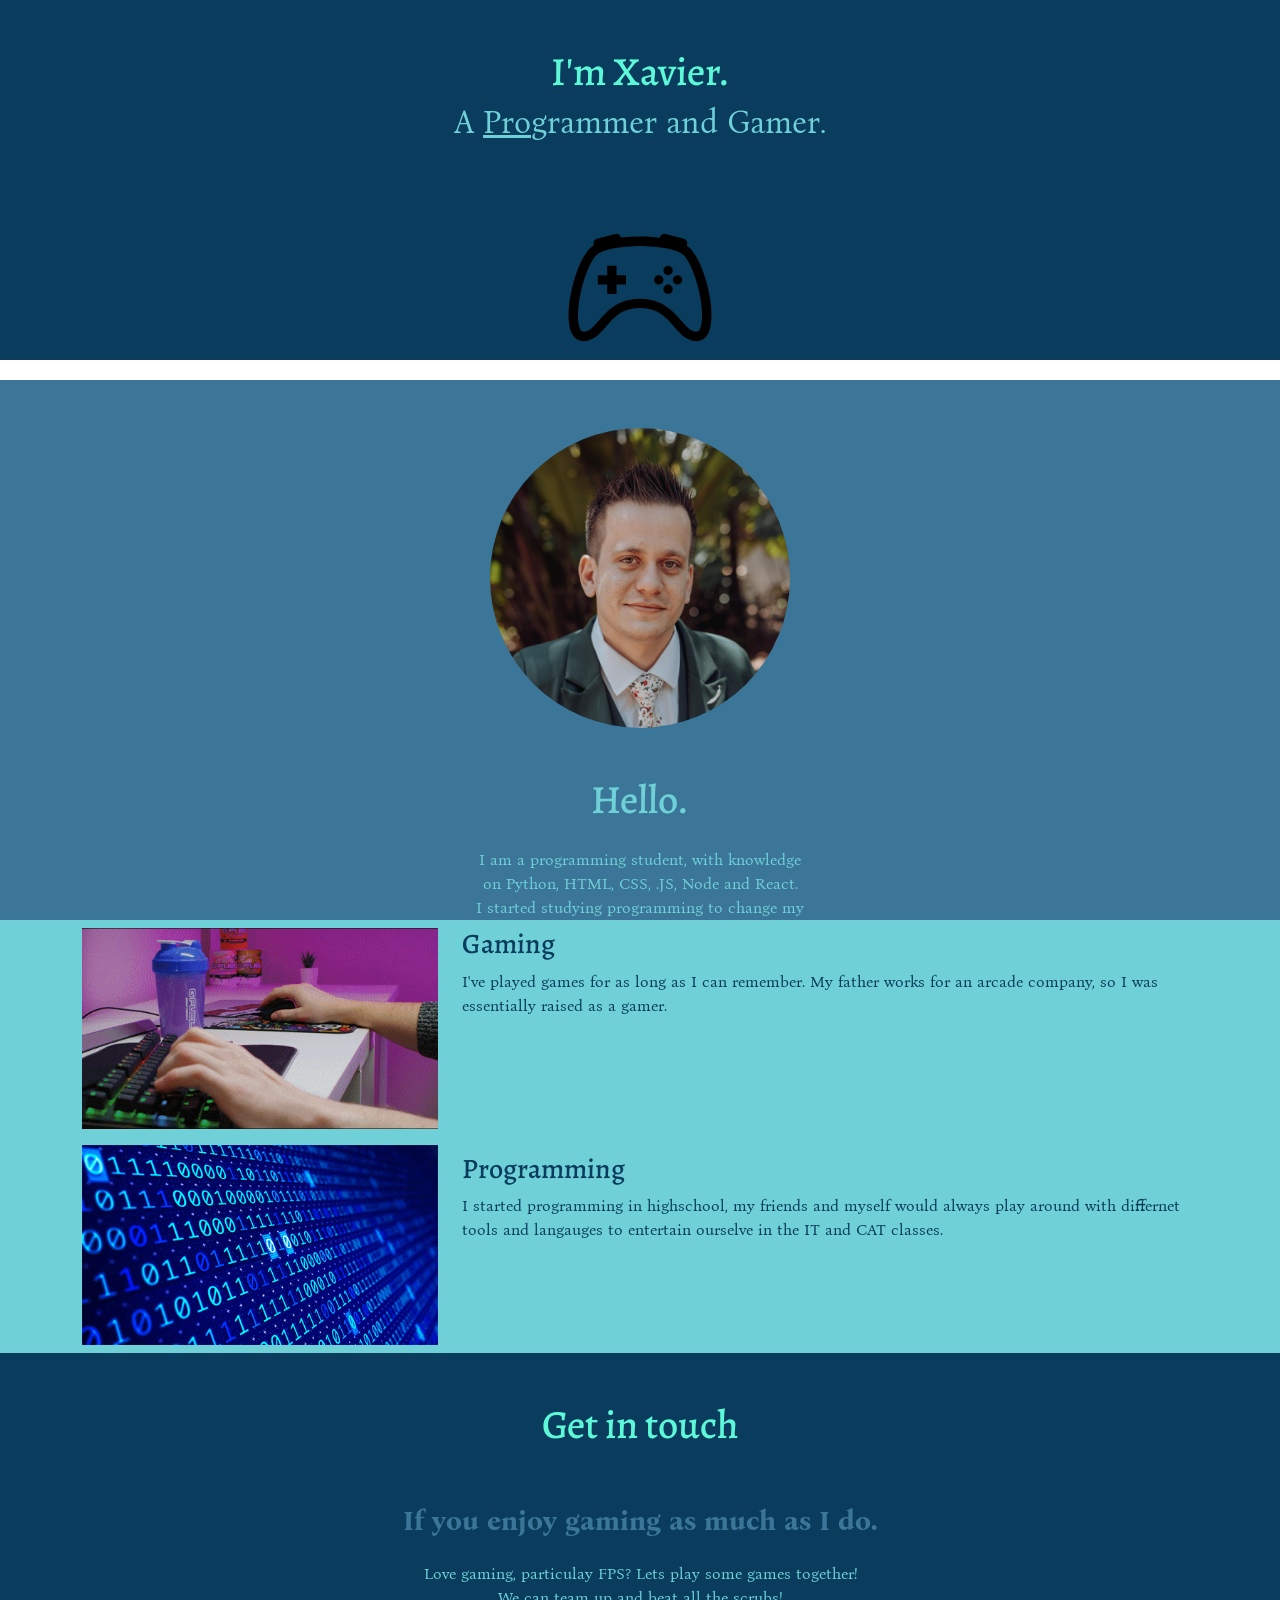
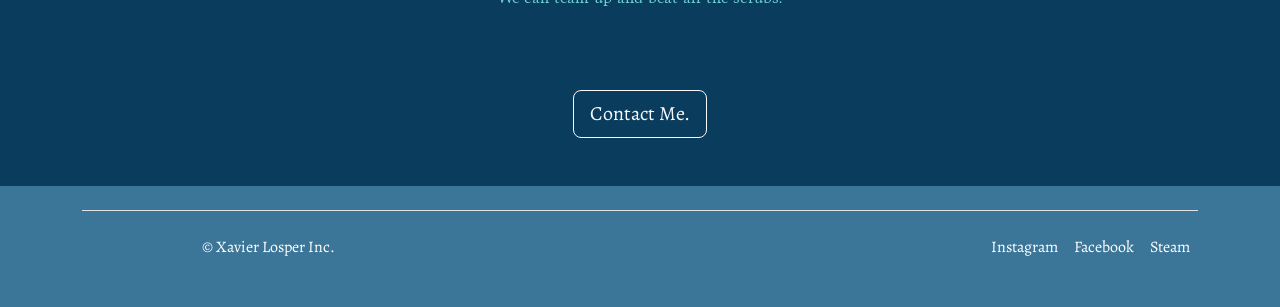
==== index.html @ 16e7960f "First upload" ====
<!DOCTYPE html>
<html lang="en">
<head>
    <meta charset="UTF-8">
    <meta name="viewport" content="width=device-width, initial-scale=1.0">
    <title>Xavier Losper</title>
    <link rel="preconnect" href="https://fonts.googleapis.com">
    <link rel="preconnect" href="https://fonts.gstatic.com" crossorigin>
    <link href="https://fonts.googleapis.com/css2?family=Alegreya:ital,wght@0,400..900;1,400..900&display=swap" rel="stylesheet">
    <link rel="preconnect" href="https://fonts.googleapis.com">
    <link rel="preconnect" href="https://fonts.gstatic.com" crossorigin>
    <link href="https://fonts.googleapis.com/css2?family=Bona+Nova:ital,wght@0,400;0,700;1,400&display=swap" rel="stylesheet">
    <link href="https://cdn.jsdelivr.net/npm/bootstrap@5.3.8/dist/css/bootstrap.min.css" rel="stylesheet" integrity="sha384-sRIl4kxILFvY47J16cr9ZwB07vP4J8+LH7qKQnuqkuIAvNWLzeN8tE5YBujZqJLB" crossorigin="anonymous">
    <link rel="stylesheet" href="style.css">

</head>
<body class="alegreya">

    <div id="hero" class="cotnainer">

        <div class="row text-center align-middle">

            <div class="col-12 py-5">
                <h1> I'm Xavier. </h1>
                <h2 class="bona-nova-regular"> A <u>Pro</u>grammer and Gamer.</h2>
            </div>

            <div class="col-12 py-3">
                <img src="./Media/Icons/controller.svg" height="150">
            <div>

        </div>    
    </div>

    <section id="about">
        
        <div class="cotnainer">

            <div class="row">

                <div class="col-12 py-5">
                    <img src="./Media/Photos/me.png" class="rounded-circle" height="300">
                </div>

                <div class="col-12">
                    <h1> Hello. </h1>
                </div>

                <div class="col-12 py-3">
                    <p class="bona-nova-regular">
                        I am a programming student, with knowledge <br>
                        on Python, HTML, CSS, .JS, Node and React.<br>
                        I started studying programming to change my <br>
                        work profession into a something I really enjoy.<br>
                    </p>
                </div>
                
            </div>
        </div>
        
    </section>

    <section id="skills">
        <div class="container">
            <div class="row">
                <!-- Set this to 4 or 6 units wide on medium screens -->
                <div class="col-lg-4 col-md-5 col-sm-12 text-start">
                    <img id="gif" src="./Media/Photos/Video Games Gamer GIF by G FUEL.gif" class="py-2 img-fluid">
                </div>
                
                <!-- Set this to the remaining units (e.g., 7 or 6) -->
                <div class="col-lg-8 col-md-7 col-sm-12 text-start py-2">
                    <h3>Gaming</h3>
                    <p style="color: #093C5D" class="bona-nova-regular">
                        I've played games for as long as I can remember. 
                        My father works for an arcade company, so I was essentially raised as a gamer.
                    </p>
                </div>
            </div>
            
            <div class="row">
                <!-- Set this to 4 or 6 units wide on medium screens -->
                <div class="col-lg-4 col-md-5 col-sm-12 text-start">
                    <img id="gif" src="./Media/Photos/High Tech Computer GIF by Matthew Butler.gif" class="py-2 img-fluid">
                </div>
                
                <!-- Set this to the remaining units (e.g., 7 or 6) -->
                <div class="col-lg-8 col-md-7 col-sm-12 text-start py-3">
                    <h3>Programming</h3>
                    <p style="color: #093C5D" class="bona-nova-regular">
                        I started programming in highschool, my friends and myself would always play
                        around with differnet tools and langauges to entertain ourselve in the IT and CAT
                        classes.
                    </p>
                </div>
            </div>
        </div>
    </section>

    <section id="get_in_touch">
        <div class="container">
            <div class="row py-5">
                <div class="col-12">
                    <h1> Get in touch </h1>
                </div>
            </div> 
            
            <div class="row">
                <div class="col-12">
                    <h3 class="bona-nova-bold" style="color: #3B7597"> If you enjoy gaming as much as I do.</h3>
                </div>
            </div>

            <div class="row">
                <div class="col-12">
                    <p class="bona-nova-regular py-3">
                        Love gaming, particulay FPS? Lets play some games together!<br>
                        We can team up and beat all the scrubs!
                    </p>
                </div>
            </div>
            <div class="row">
                <div class="col-12 py-5">
                    <a class="btn btn-lg btn-outline-light" href="mailto:ilove@gaming.com">
                        Contact Me.
                    </a>
                        
            </div>
            
        </div>
    </section>

    <section id="footer">

        <div class="container"> 
            <footer class="d-flex flex-wrap justify-content-between align-items-center py-3 my-4 border-top"> 
                <p class="col-md-4 mb-0">© Xavier Losper Inc.</p>
 
                <ul class="nav col-md-4 justify-content-end text-decoration-none"> 
                    <li class="nav-item">
                        <a href="#" class="nav-link px-2">Instagram</a>
                    </li> 
                    <li class="nav-item">
                        <a href="#" class="nav-link px-2">Facebook</a>
                    </li> 
                    <li class="nav-item">
                        <a href="#" class="nav-link px-2">Steam</a>
                    </li> 
                </ul> 
            </footer> 
        </div>

    </section>

    <script src="https://cdn.jsdelivr.net/npm/bootstrap@5.3.8/dist/js/bootstrap.bundle.min.js" integrity="sha384-FKyoEForCGlyvwx9Hj09JcYn3nv7wiPVlz7YYwJrWVcXK/BmnVDxM+D2scQbITxI" crossorigin="anonymous"></script>
</body>
</html>
---- style.css ----
.alegreya {
  font-family: "Alegreya", serif;
  font-optical-sizing: auto;
  font-weight: 400;
  font-style: normal;
}

.bona-nova-regular {
  font-family: "Bona Nova", serif;
  font-weight: 400;
  font-style: normal;
  color: #6FD1D7;
}

.bona-nova-bold {
  font-family: "Bona Nova", serif;
  font-weight: 700;
  font-style: normal;
}

.bona-nova-regular-italic {
  font-family: "Bona Nova", serif;
  font-weight: 400;
  font-style: italic;
}

#hero{
    background-color: #093C5D;
    color: #5DF8D8;
    height: 40vh;
}

#about{
    background-color: #3B7597;
    color: #6FD1D7;
    height: 60vh;
}

#skills{
    background-color: #6FD1D7;
    color: #093C5D;
}

#gif{
    width: 400px;
}

#get_in_touch{
    background-color: #093C5D;
}

#footer{
    background-color: #3B7597;
    color:#6FD1D7;
}

/* Change the copyright text color */
#footer p {
    color: #ffffff; /* Or any color you prefer */
}

/* Change the link colors and remove the blue */
#footer .nav-link {
    color: #ffffff !important; 
}

/* Optional: Add a hover effect so people know they are clickable */
#footer .nav-link:hover {
    color: #3B7597 !important;
}
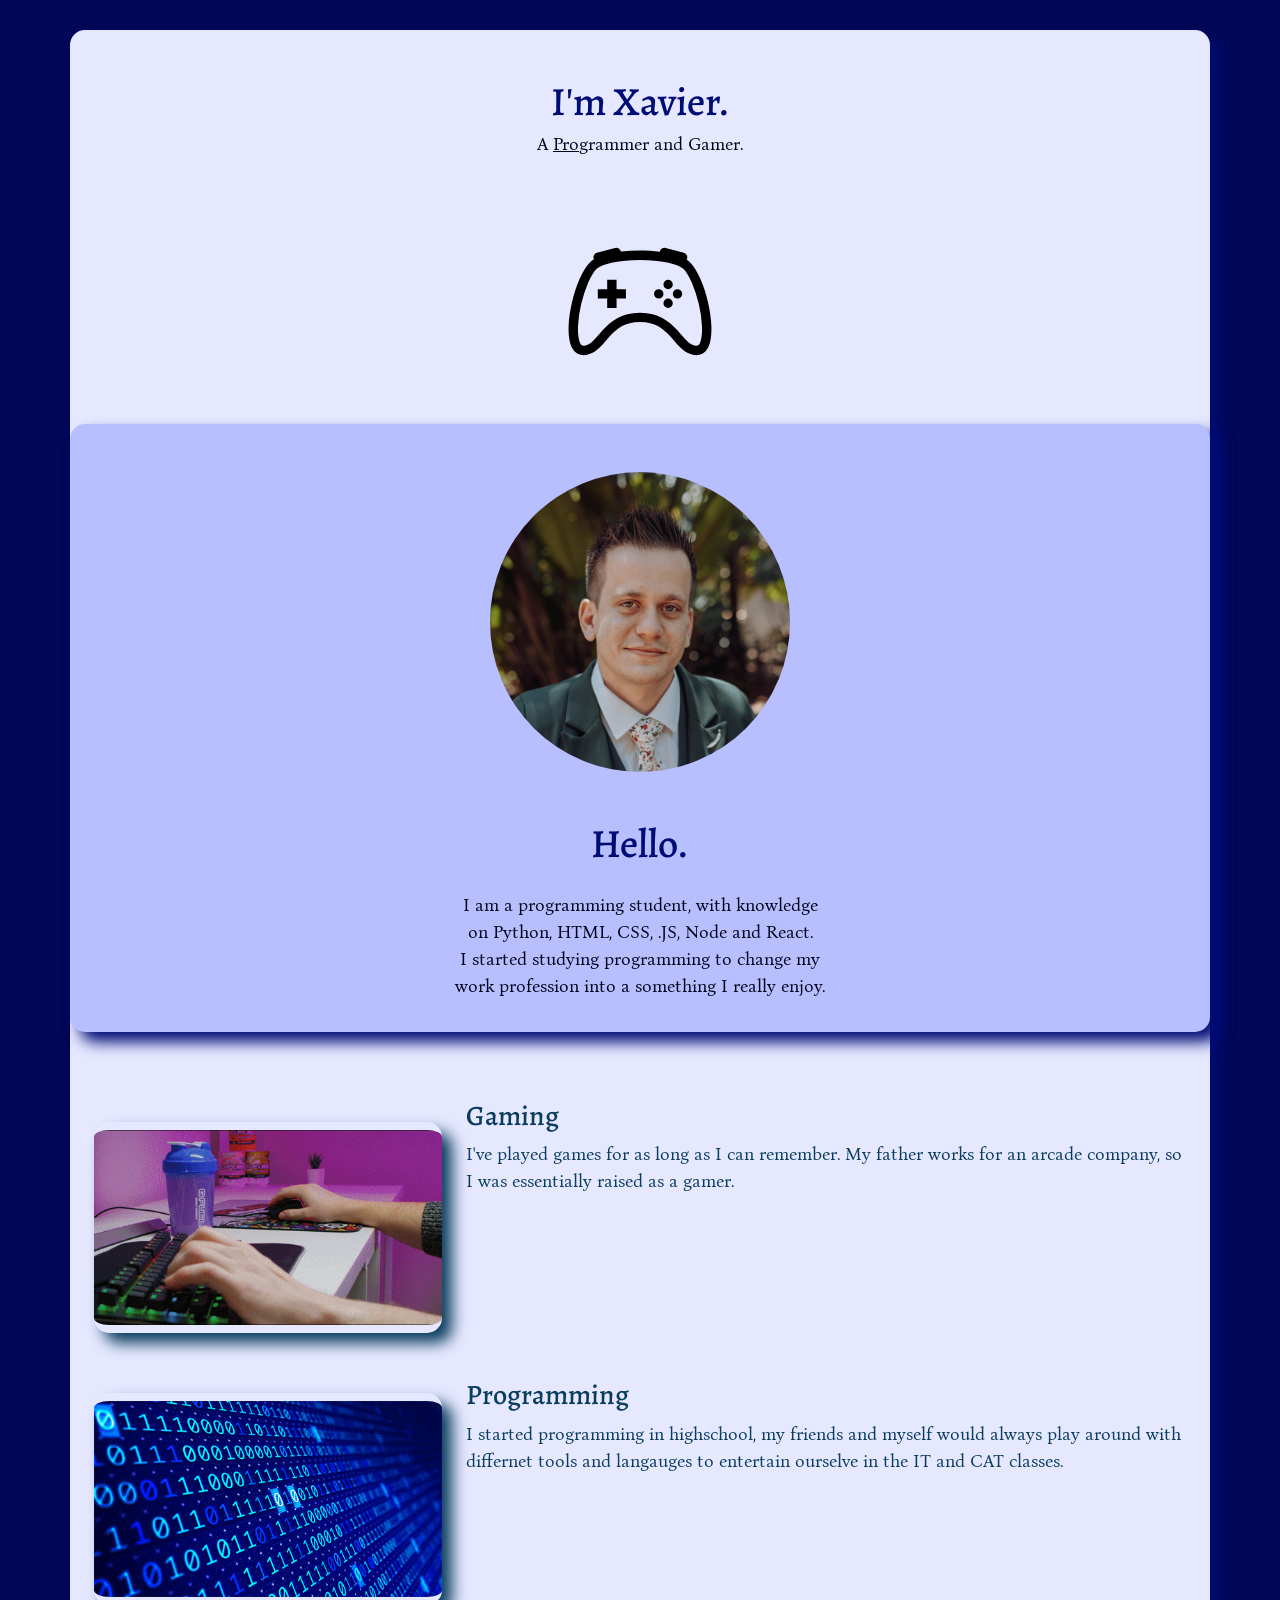
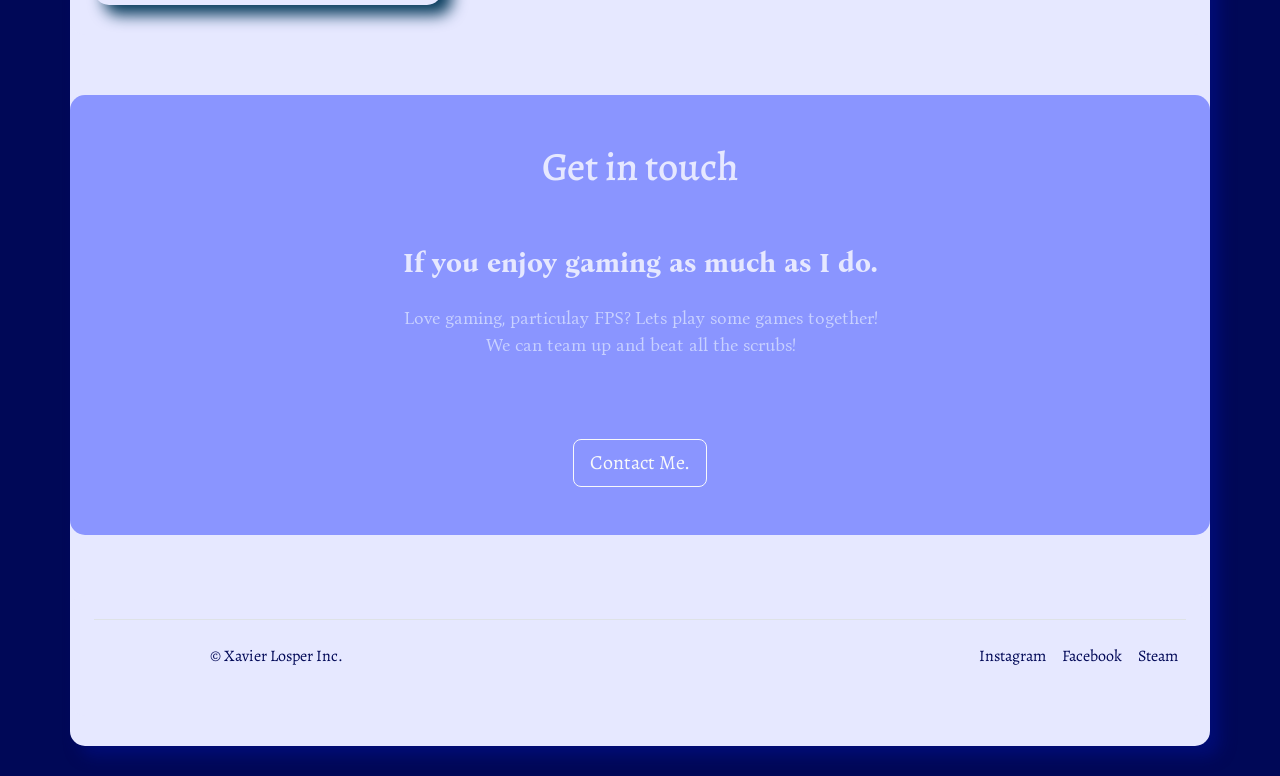
==== commit 1b0252f3: "made it look nice and less harsh" ====
--- a/index.html
+++ b/index.html
@@ -16,7 +16,7 @@
 </head>
 <body class="alegreya">
 
-    <div id="hero" class="cotnainer">
+    <div id="hero" class="container">
 
         <div class="row text-center align-middle">
 
@@ -107,13 +107,13 @@
             
             <div class="row">
                 <div class="col-12">
-                    <h3 class="bona-nova-bold" style="color: #3B7597"> If you enjoy gaming as much as I do.</h3>
+                    <h3 class="bona-nova-bold"> If you enjoy gaming as much as I do.</h3>
                 </div>
             </div>
 
             <div class="row">
                 <div class="col-12">
-                    <p class="bona-nova-regular py-3">
+                    <p class="bona-nova-regular py-3" style="color: #e6eeffad">
                         Love gaming, particulay FPS? Lets play some games together!<br>
                         We can team up and beat all the scrubs!
                     </p>
--- a/style.css
+++ b/style.css
@@ -9,8 +9,9 @@
 .bona-nova-regular {
   font-family: "Bona Nova", serif;
   font-weight: 400;
+  font-size: 18px;
   font-style: normal;
-  color: #6FD1D7;
+  color: #00031A;
 }
 
 .bona-nova-bold {
@@ -26,46 +27,92 @@
 }
 
 #hero{
-    background-color: #093C5D;
-    color: #5DF8D8;
-    height: 40vh;
+    background-color: #E6E8FF;
+    color: #000C75;
+    height: max-content;
+    border-radius: 15px;
+    margin-top:30px;
+    margin-bottom: 30px;
+    box-shadow: 10px 10px 15px;
+    z-index: 1;
 }
 
 #about{
-    background-color: #3B7597;
-    color: #6FD1D7;
-    height: 60vh;
+    background-color: #B8BFFF;
+    color: #000C75;
+    height: max-content;
+    border-radius: 15px;
+    margin-top:30px;
+    margin-bottom: 30px;
+    box-shadow: 10px 10px 15px;
+    z-index: 2;
 }
 
 #skills{
-    background-color: #6FD1D7;
+    background-color: #E6E8FF;
     color: #093C5D;
+    border-radius: 15px;
+    margin-top:30px;
+    margin-bottom: 30px;
+    z-index: 1;
 }
 
 #gif{
     width: 400px;
+    border-radius: 15px;
+    margin-top:30px;
+    margin-bottom: 30px;
+    z-index: 2;
+    box-shadow: 10px 10px 15px;
 }
 
 #get_in_touch{
-    background-color: #093C5D;
+    background-color: #8A95FF;
+    color: #e6e8ff !important;
+    border-radius: 15px;
+    margin-top:30px;
+    margin-bottom: 30px;
+    z-index: 20;
+    z-index: 2;    
 }
 
 #footer{
-    background-color: #3B7597;
+    background-color: #E6E8FF;
     color:#6FD1D7;
+    border-radius: 15px;
+    margin-top:30px;
+    margin-bottom: 30px;
+    z-index: 1;
 }
 
 /* Change the copyright text color */
 #footer p {
-    color: #ffffff; /* Or any color you prefer */
+    color: #000857; /* Or any color you prefer */
 }
 
 /* Change the link colors and remove the blue */
 #footer .nav-link {
-    color: #ffffff !important; 
+    color: #000857 !important; 
 }
 
 /* Optional: Add a hover effect so people know they are clickable */
 #footer .nav-link:hover {
-    color: #3B7597 !important;
+    color: #000857 !important;
+}
+
+body{    
+    z-index: -1;    
+    background-color: #000857;
+    height: 100%;
+    position: relative;
+}
+
+body:before {
+  content: '';
+  position: absolute;
+  left: 50%;
+  height: 100%;
+  width: 50%;
+  background-image: url('./Media/Photos/—Pngtree—shattered\ glass\ texture\ overlay_15123797.png');
+  z-index: -1;
 }
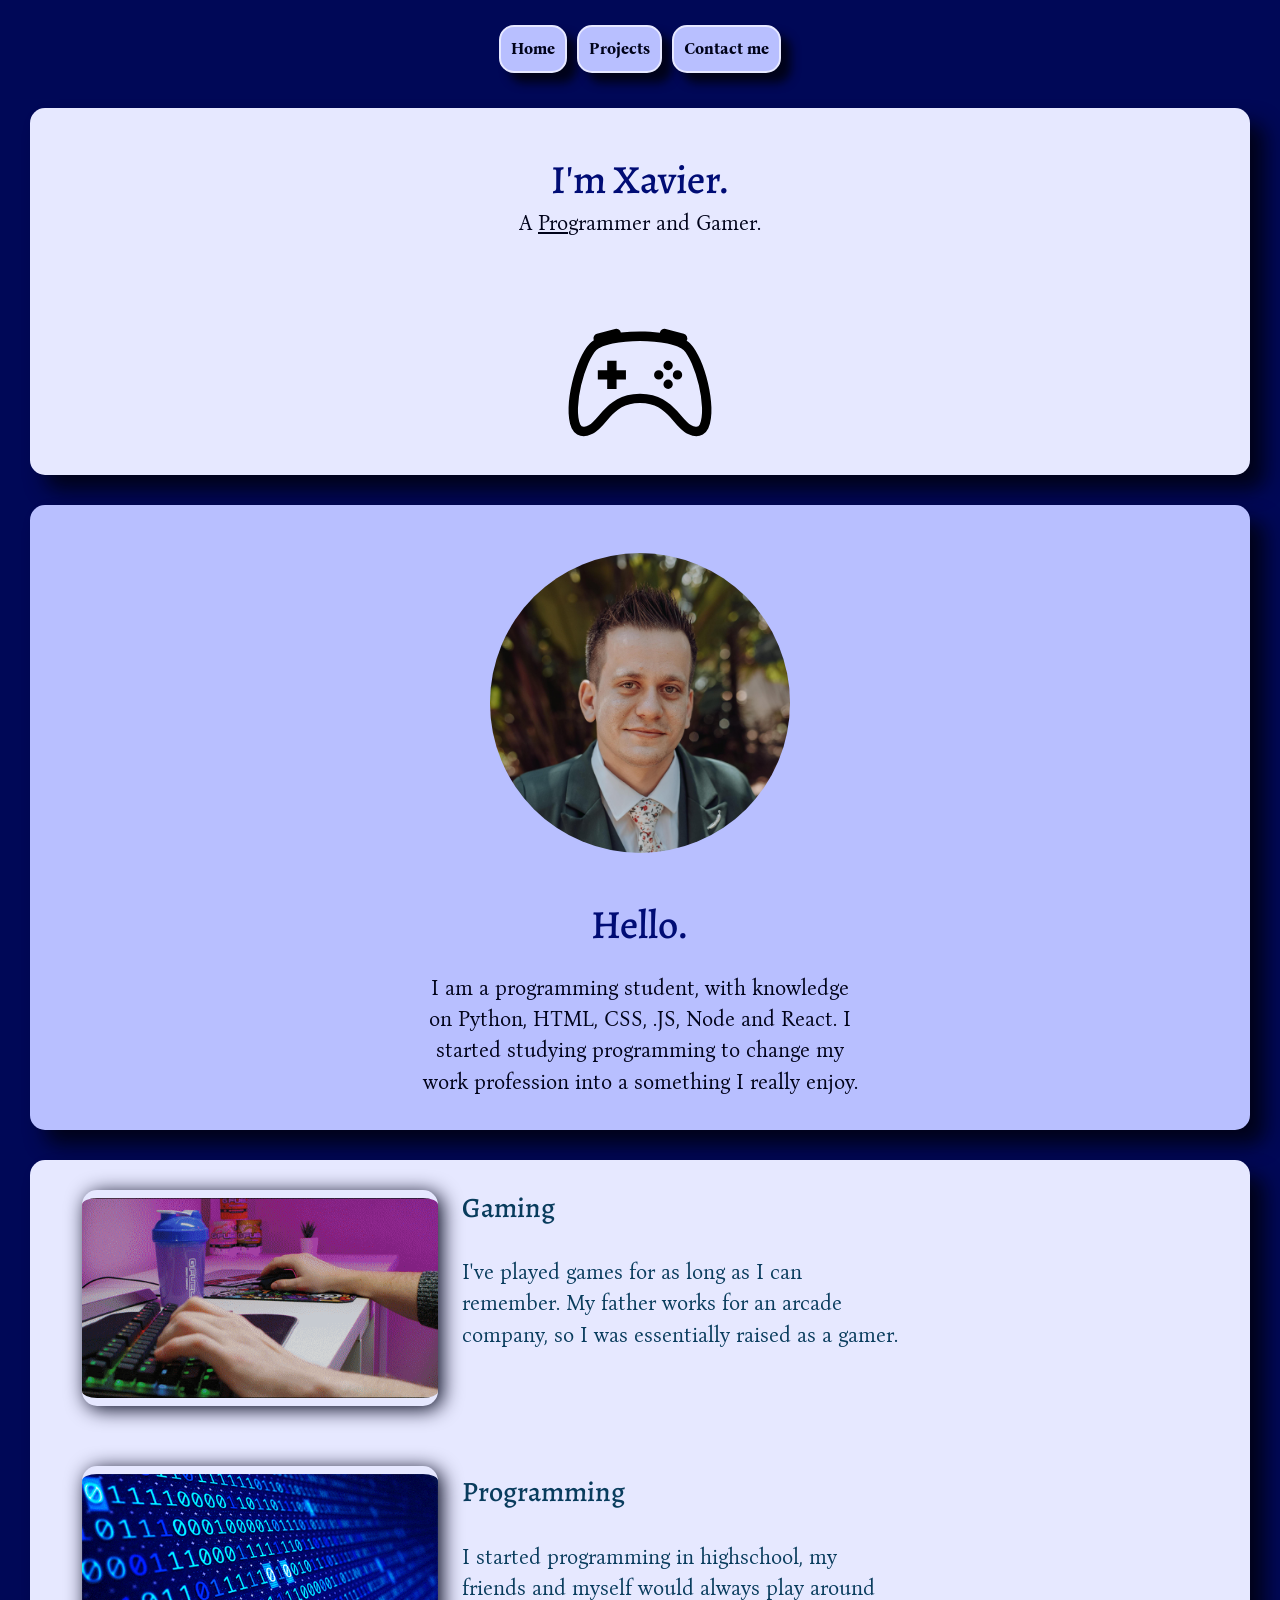
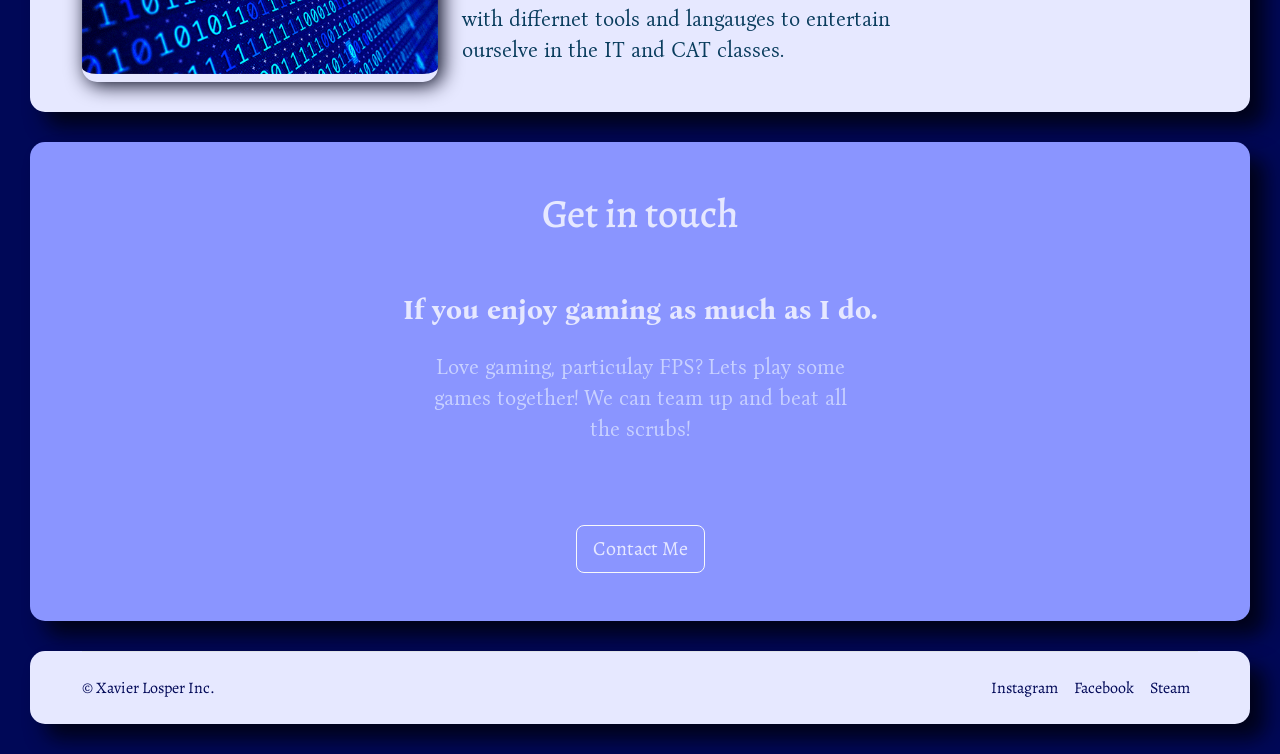
==== commit e6366169: "Added in a projects page to upload my projects" ====
--- a/index.html
+++ b/index.html
@@ -16,27 +16,55 @@
 </head>
 <body class="alegreya">
 
-    <div id="hero" class="container">
+    <section id="nav_bar" class="bona-nova-bold">
 
-        <div class="row text-center align-middle">
+        <ul>
+            <a href="./index.html">
+                <li> 
+                    Home
+                </li>
+            </a>
 
-            <div class="col-12 py-5">
-                <h1> I'm Xavier. </h1>
-                <h2 class="bona-nova-regular"> A <u>Pro</u>grammer and Gamer.</h2>
+            <a href="./projects.html">
+                <li> 
+                    Projects
+                </li>
+            </a>
+            
+            <a href="#footer">
+                <li>
+                    Contact me
+                </li>
+            </a>
+        </ul>
+
+    </section>
+
+
+    <section id="hero">
+
+        <div class="container">
+
+            <div class="row text-center align-middle">
+
+                <div class="col-12 py-5">
+                    <h1> I'm Xavier. </h1>
+                    <h2 class="bona-nova-regular"> A <u>Pro</u>grammer and Gamer.</h2>
+                </div>
+
+                <div class="col-12 py-3">
+                    <img src="./Media/Icons/controller.svg" height="150">    
+                </div>
             </div>
+        </div>
 
-            <div class="col-12 py-3">
-                <img src="./Media/Icons/controller.svg" height="150">
-            <div>
-
-        </div>    
-    </div>
+    </section>
 
     <section id="about">
         
-        <div class="cotnainer">
+        <div class="container">
 
-            <div class="row">
+            <div class="row text-center">
 
                 <div class="col-12 py-5">
                     <img src="./Media/Photos/me.png" class="rounded-circle" height="300">
@@ -46,12 +74,12 @@
                     <h1> Hello. </h1>
                 </div>
 
-                <div class="col-12 py-3">
-                    <p class="bona-nova-regular">
-                        I am a programming student, with knowledge <br>
-                        on Python, HTML, CSS, .JS, Node and React.<br>
-                        I started studying programming to change my <br>
-                        work profession into a something I really enjoy.<br>
+                <div class="col-12 py-3 text-center">
+                    <p class="bona-nova-regular text-center">
+                        I am a programming student, with knowledge   
+                        on Python, HTML, CSS, .JS, Node and React.  
+                        I started studying programming to change my   
+                        work profession into a something I really enjoy.  
                     </p>
                 </div>
                 
@@ -70,7 +98,7 @@
                 
                 <!-- Set this to the remaining units (e.g., 7 or 6) -->
                 <div class="col-lg-8 col-md-7 col-sm-12 text-start py-2">
-                    <h3>Gaming</h3>
+                    <h3 class="py-4">Gaming</h3>
                     <p style="color: #093C5D" class="bona-nova-regular">
                         I've played games for as long as I can remember. 
                         My father works for an arcade company, so I was essentially raised as a gamer.
@@ -86,7 +114,7 @@
                 
                 <!-- Set this to the remaining units (e.g., 7 or 6) -->
                 <div class="col-lg-8 col-md-7 col-sm-12 text-start py-3">
-                    <h3>Programming</h3>
+                    <h3 class="py-4">Programming</h3>
                     <p style="color: #093C5D" class="bona-nova-regular">
                         I started programming in highschool, my friends and myself would always play
                         around with differnet tools and langauges to entertain ourselve in the IT and CAT
@@ -98,7 +126,7 @@
     </section>
 
     <section id="get_in_touch">
-        <div class="container">
+        <div class="container text-center">
             <div class="row py-5">
                 <div class="col-12">
                     <h1> Get in touch </h1>
@@ -114,7 +142,7 @@
             <div class="row">
                 <div class="col-12">
                     <p class="bona-nova-regular py-3" style="color: #e6eeffad">
-                        Love gaming, particulay FPS? Lets play some games together!<br>
+                        Love gaming, particulay FPS? Lets play some games together!
                         We can team up and beat all the scrubs!
                     </p>
                 </div>
@@ -122,7 +150,7 @@
             <div class="row">
                 <div class="col-12 py-5">
                     <a class="btn btn-lg btn-outline-light" href="mailto:ilove@gaming.com">
-                        Contact Me.
+                        Contact Me
                     </a>
                         
             </div>
--- a/style.css
+++ b/style.css
@@ -9,7 +9,7 @@
 .bona-nova-regular {
   font-family: "Bona Nova", serif;
   font-weight: 400;
-  font-size: 18px;
+  font-size: 1.3rem;
   font-style: normal;
   color: #00031A;
 }
@@ -33,8 +33,10 @@
     border-radius: 15px;
     margin-top:30px;
     margin-bottom: 30px;
-    box-shadow: 10px 10px 15px;
+    box-shadow: 15px 15px 20px #00031A;
     z-index: 1;
+    margin-left: 30px;
+    margin-right: 30px;    
 }
 
 #about{
@@ -43,9 +45,12 @@
     height: max-content;
     border-radius: 15px;
     margin-top:30px;
-    margin-bottom: 30px;
-    box-shadow: 10px 10px 15px;
+    margin-bottom: 30px;    
     z-index: 2;
+    margin-left: 30px;
+    margin-right: 30px;
+    box-shadow: 15px 15px 20px #00031A;
+
 }
 
 #skills{
@@ -55,6 +60,9 @@
     margin-top:30px;
     margin-bottom: 30px;
     z-index: 1;
+    margin-left: 30px;
+    margin-right: 30px;
+    box-shadow: 15px 15px 20px #00031A;
 }
 
 #gif{
@@ -63,7 +71,8 @@
     margin-top:30px;
     margin-bottom: 30px;
     z-index: 2;
-    box-shadow: 10px 10px 15px;
+    box-shadow: 4px 3px 20px #00031A;
+    
 }
 
 #get_in_touch{
@@ -73,7 +82,13 @@
     margin-top:30px;
     margin-bottom: 30px;
     z-index: 20;
-    z-index: 2;    
+    z-index: 2;
+    margin-left: 30px;
+    margin-right: 30px; 
+    align-items: center;   
+    justify-content: center;
+    justify-items: center;
+    box-shadow: 15px 15px 20px #00031A;  
 }
 
 #footer{
@@ -83,6 +98,9 @@
     margin-top:30px;
     margin-bottom: 30px;
     z-index: 1;
+    margin-left: 30px;
+    margin-right: 30px;
+    box-shadow: 15px 15px 20px #00031A;    
 }
 
 /* Change the copyright text color */
@@ -107,12 +125,70 @@
     position: relative;
 }
 
-body:before {
-  content: '';
-  position: absolute;
-  left: 50%;
-  height: 100%;
-  width: 50%;
-  background-image: url('./Media/Photos/—Pngtree—shattered\ glass\ texture\ overlay_15123797.png');
-  z-index: -1;
-}+
+#nav_bar ul {
+    display: flex;
+    list-style-type: none;    
+    padding: 0px;
+    flex-direction: row;
+    margin: 20px;
+    justify-content: center;
+    align-items: center;
+}
+
+#nav_bar ul li{
+    padding: 10px;
+    border: 2px solid #E6E8FF;
+    background-color: #B8BFFF;
+    border-radius: 15px;
+    margin: 5px;
+    color: #000857;
+    box-shadow: 10px 10px 10px;
+    color: #00031A;
+}
+
+#nav_bar ul li:hover{
+    background-color: white;
+}
+
+a{
+text-decoration: none;
+}
+
+a:link{color:inherit}
+a:active{color:inherit}
+a:visited{color:inherit}
+a:hover{color:inherit}
+
+#project_links{
+    background-color: #E6E8FF;
+    margin: 30px;
+    border-radius: 15px;
+    box-shadow: 15px 15px 20px;
+    color: #00031A;
+}
+
+#cv{
+    border-radius: 10%;
+    box-shadow: 10px 10px 20px;
+    color: #000857;
+    margin:15px;
+}
+
+#about p {
+    max-width: 40ch;
+    margin-left: auto;  /* Pushes the box from the left */
+    margin-right: auto; /* Pushes the box from the right */
+    text-align: center; /* Ensures the text inside the box is centered */
+}
+
+#get_in_touch p{
+    max-width: 40ch;
+    margin-left: auto;  /* Pushes the box from the left */
+    margin-right: auto; /* Pushes the box from the right */
+    text-align: center; /* Ensures the text inside the box is centered */
+}
+
+p{
+    max-width: 40ch;
+}
